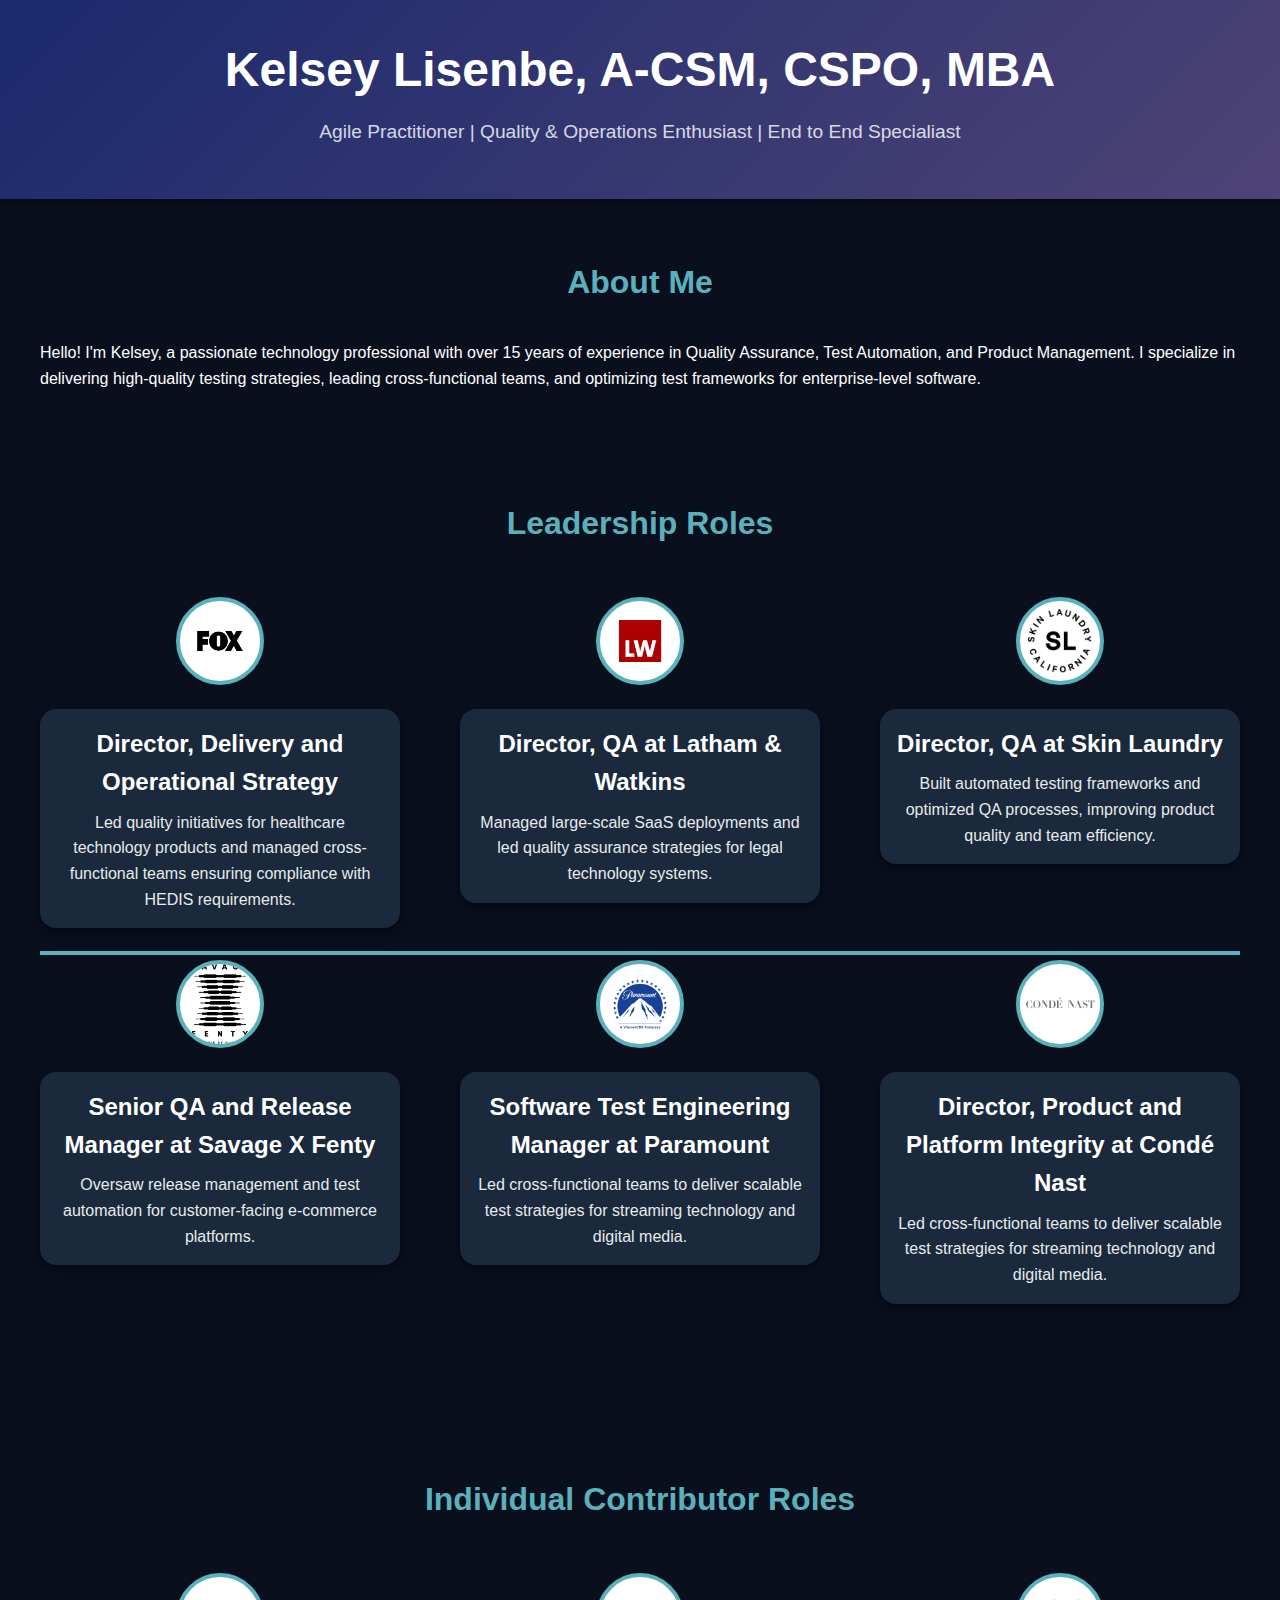
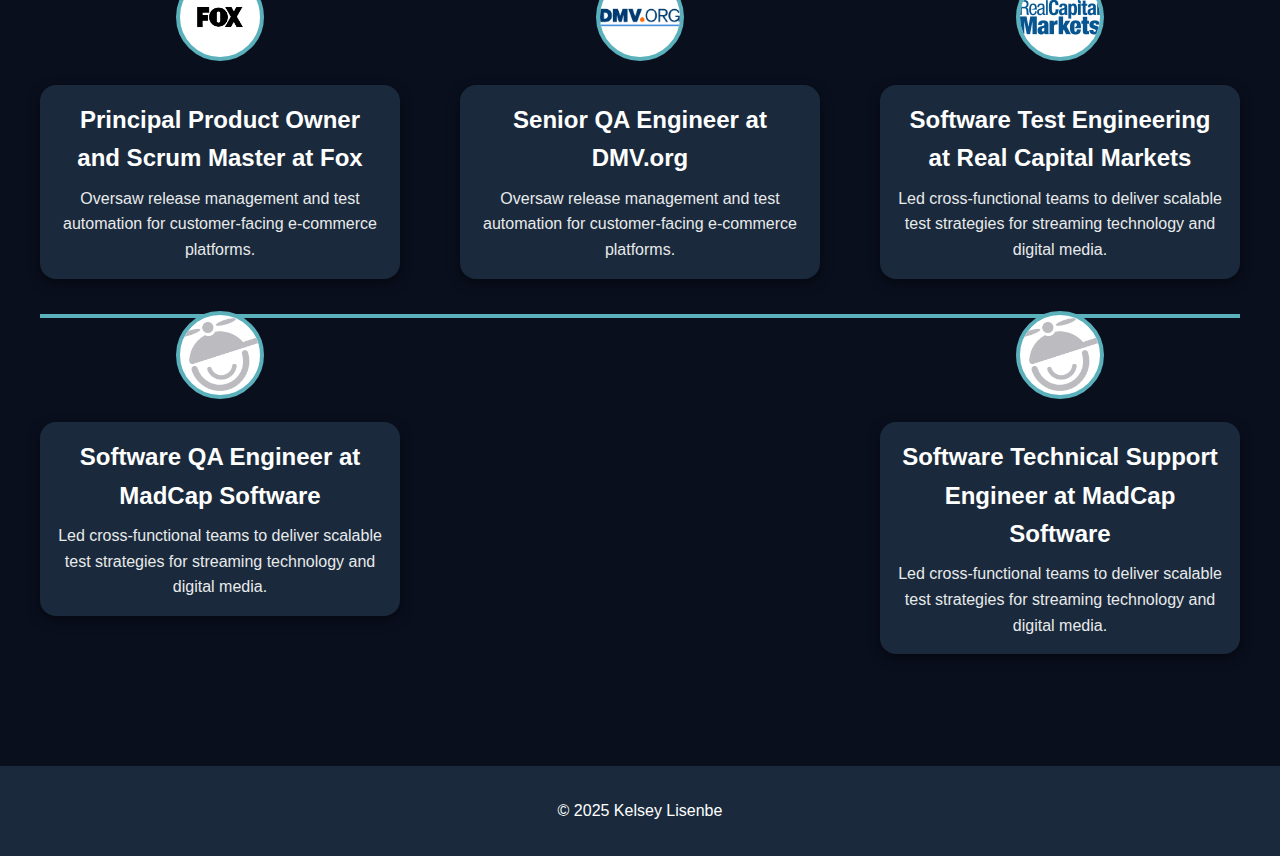
==== index2.html @ 91db09a7 "initial" ====
<!DOCTYPE html>
<html lang="en">
<head>
  <meta charset="UTF-8">
  <meta name="viewport" content="width=device-width, initial-scale=1.0">
  <title>Kelsey Lisenbe's Portfolio</title>
  <link rel="stylesheet" href="css/styles2.css">
</head>
<body>
  <header>
    <h1>Kelsey Lisenbe, A-CSM, CSPO, MBA</h1>
    <p> Agile Practitioner | Quality & Operations Enthusiast | End to End Specialiast</p>
  </header>

  <section id="about">
    <h2>About Me</h2>
    <p>Hello! I'm Kelsey, a passionate technology professional with over 15 years of experience in Quality Assurance, Test Automation, and Product Management. I specialize in delivering high-quality testing strategies, leading cross-functional teams, and optimizing test frameworks for enterprise-level software.</p>
  </section>

  <!-- Leadership Roles Timeline -->
  <section id="timeline-leadership" class="timeline-section">
    <h2>Leadership Roles</h2>
    <div class="timeline">

      <div class="timeline-item">
        <div class="timeline-icon">
          <img src="images/fox.png" alt="Insulet">
        </div>
        <div class="timeline-content">
          <h3>Director, Delivery and Operational Strategy</h3>
          <p>Led quality initiatives for healthcare technology products and managed cross-functional teams ensuring compliance with HEDIS requirements.</p>
        </div>
      </div>

   

      <div class="timeline-item">
        <div class="timeline-icon">
          <img src="images/latham-watkins.png" alt="Latham & Watkins">
        </div>
        <div class="timeline-content">
          <h3>Director, QA at Latham & Watkins</h3>
          <p>Managed large-scale SaaS deployments and led quality assurance strategies for legal technology systems.</p>
        </div>
      </div>

      <div class="timeline-item">
        <div class="timeline-icon">
          <img src="images/sl.png" alt="Skin Laundry">
        </div>
        <div class="timeline-content">
          <h3>Director, QA at Skin Laundry</h3>
          <p>Built automated testing frameworks and optimized QA processes, improving product quality and team efficiency.</p>
        </div>
      </div>

      <div class="timeline-item">
        <div class="timeline-icon">
          <img src="images/sxf.png" alt="Savage X Fenty">
        </div>
        <div class="timeline-content">
          <h3>Senior QA and Release Manager at Savage X Fenty</h3>
          <p>Oversaw release management and test automation for customer-facing e-commerce platforms.</p>
        </div>
      </div>

      <div class="timeline-item">
        <div class="timeline-icon">
          <img src="images/paramount.png" alt="Paramount">
        </div>
        <div class="timeline-content">
          <h3>Software Test Engineering Manager at Paramount</h3>
          <p>Led cross-functional teams to deliver scalable test strategies for streaming technology and digital media.</p>
        </div>
      </div>

      <div class="timeline-item">
        <div class="timeline-icon">
          <img src="images/cn.png" alt="Condé Nast">
        </div>
        <div class="timeline-content">
          <h3>Director, Product and Platform Integrity at Condé Nast</h3>
          <p>Led cross-functional teams to deliver scalable test strategies for streaming technology and digital media.</p>
        </div>
      </div>

    </div>
  </section>

  <!-- Individual Contributor Roles Timeline -->
  <section id="timeline-ic" class="timeline-section">
    <h2>Individual Contributor Roles</h2>
    <div class="timeline">

        <div class="timeline-item">
            <div class="timeline-icon">
              <img src="images/fox.png" alt="fox">
            </div>
            <div class="timeline-content">
              <h3>Principal Product Owner and Scrum Master at Fox</h3>
              <p>Oversaw release management and test automation for customer-facing e-commerce platforms.</p>
            </div>
          </div>


      <div class="timeline-item">
        <div class="timeline-icon">
          <img src="images/dmvorg.gif" alt="dmv.org">
        </div>
        <div class="timeline-content">
          <h3>Senior QA Engineer at DMV.org</h3>
          <p>Oversaw release management and test automation for customer-facing e-commerce platforms.</p>
        </div>
      </div>

      <div class="timeline-item">
        <div class="timeline-icon">
          <img src="images/rcm.png" alt="Real Capital Markets">
        </div>
        <div class="timeline-content">
          <h3>Software Test Engineering at Real Capital Markets</h3>
          <p>Led cross-functional teams to deliver scalable test strategies for streaming technology and digital media.</p>
        </div>
      </div>

      <div class="timeline-item">
        <div class="timeline-icon">
          <img src="images/mc.png" alt="Madcap Software">
        </div>
        <div class="timeline-content">
          <h3>Software QA Engineer at MadCap Software</h3>
          <p>Led cross-functional teams to deliver scalable test strategies for streaming technology and digital media.</p>
        </div>
      </div>
      

      <div class="timeline-item">
        <div class="timeline-icon">
          <img src="images/mc.png" alt="Madcap Software">
        </div>
        <div class="timeline-content">
          <h3>Software Technical Support Engineer at MadCap Software</h3>
          <p>Led cross-functional teams to deliver scalable test strategies for streaming technology and digital media.</p>
        </div>
      </div>

      


    </div>
  </section>

  <footer>
    <p>&copy; 2025 Kelsey Lisenbe</p>
  </footer>
  <script src="scripts.js"></script>
</body>
</html>
---- css/styles2.css ----
body {
    font-family: 'Arial', sans-serif;
    margin: 0;
    padding: 0;
    background: #0A0F1E;
    color: #fff;
    line-height: 1.6;
    overflow-x: hidden;
  }
  
  header {
    text-align: center;
    padding: 2rem 1rem;
    background: linear-gradient(135deg, #1A2A6C, #4E4376);
    box-shadow: 0 4px 8px rgba(0, 0, 0, 0.3);
  }
  
  header h1 {
    font-size: 3rem;
    margin: 0;
  }
  
  header p {
    font-size: 1.2rem;
    margin-top: 0.5rem;
    opacity: 0.8;
  }
  
  section {
    padding: 2rem 1rem;
    max-width: 1200px;
    margin: 0 auto;
  }
  
  h2 {
    text-align: center;
    font-size: 2rem;
    margin-bottom: 2rem;
    color: #5AB1BB;
  }
  
  .timeline-section {
    margin-bottom: 4rem;
  }
  
  .timeline {
    display: flex;
    justify-content: space-between;
    position: relative;
    flex-wrap: wrap;
  }
  
  .timeline::before {
    content: '';
    position: absolute;
    top: 50%;
    left: 0;
    right: 0;
    height: 4px;
    background: #5AB1BB;
    z-index: 1;
  }
  
  .timeline-item {
    position: relative;
    width: 30%;
    margin: 1rem 0;
    text-align: center;
    z-index: 2;
    transition: transform 0.3s ease;
  }
  
  .timeline-item:hover {
    transform: translateY(-10px);
  }
  
  .timeline-icon img {
    width: 80px;
    height: 80px;
    border-radius: 50%;
    border: 4px solid #5AB1BB;
    background: #fff;
    object-fit: contain;
  }
  
  .timeline-content {
    background: #1A2A3C;
    padding: 1rem;
    border-radius: 16px;
    box-shadow: 0 4px 12px rgba(0, 0, 0, 0.5);
    margin-top: 1rem;
  }
  
  .timeline-content h3 {
    margin: 0 0 0.5rem;
    font-size: 1.5rem;
  }
  
  .timeline-content p {
    margin: 0;
    font-size: 1rem;
    opacity: 0.9;
  }
  
  footer {
    text-align: center;
    padding: 1rem 0;
    background: #1A2A3C;
  }
  
  /* Responsive Design */
  @media (max-width: 1024px) {
    .timeline-item {
      width: 45%;
    }
  }
  
  @media (max-width: 768px) {
    .timeline {
      flex-direction: column;
    }
  
    .timeline::before {
      left: 20px;
      right: auto;
      height: 100%;
      width: 4px;
    }
  
    .timeline-item {
      width: 100%;
      padding-left: 50px;
      text-align: left;
    }
  
    .timeline-icon img {
      width: 60px;
      height: 60px;
    }
  }
  
  @media (max-width: 480px) {
    header h1 {
      font-size: 2rem;
    }
  
    header p {
      font-size: 1rem;
    }
  
    .timeline-content h3 {
      font-size: 1.2rem;
    }
  
    .timeline-content p {
      font-size: 0.9rem;
    }
  }
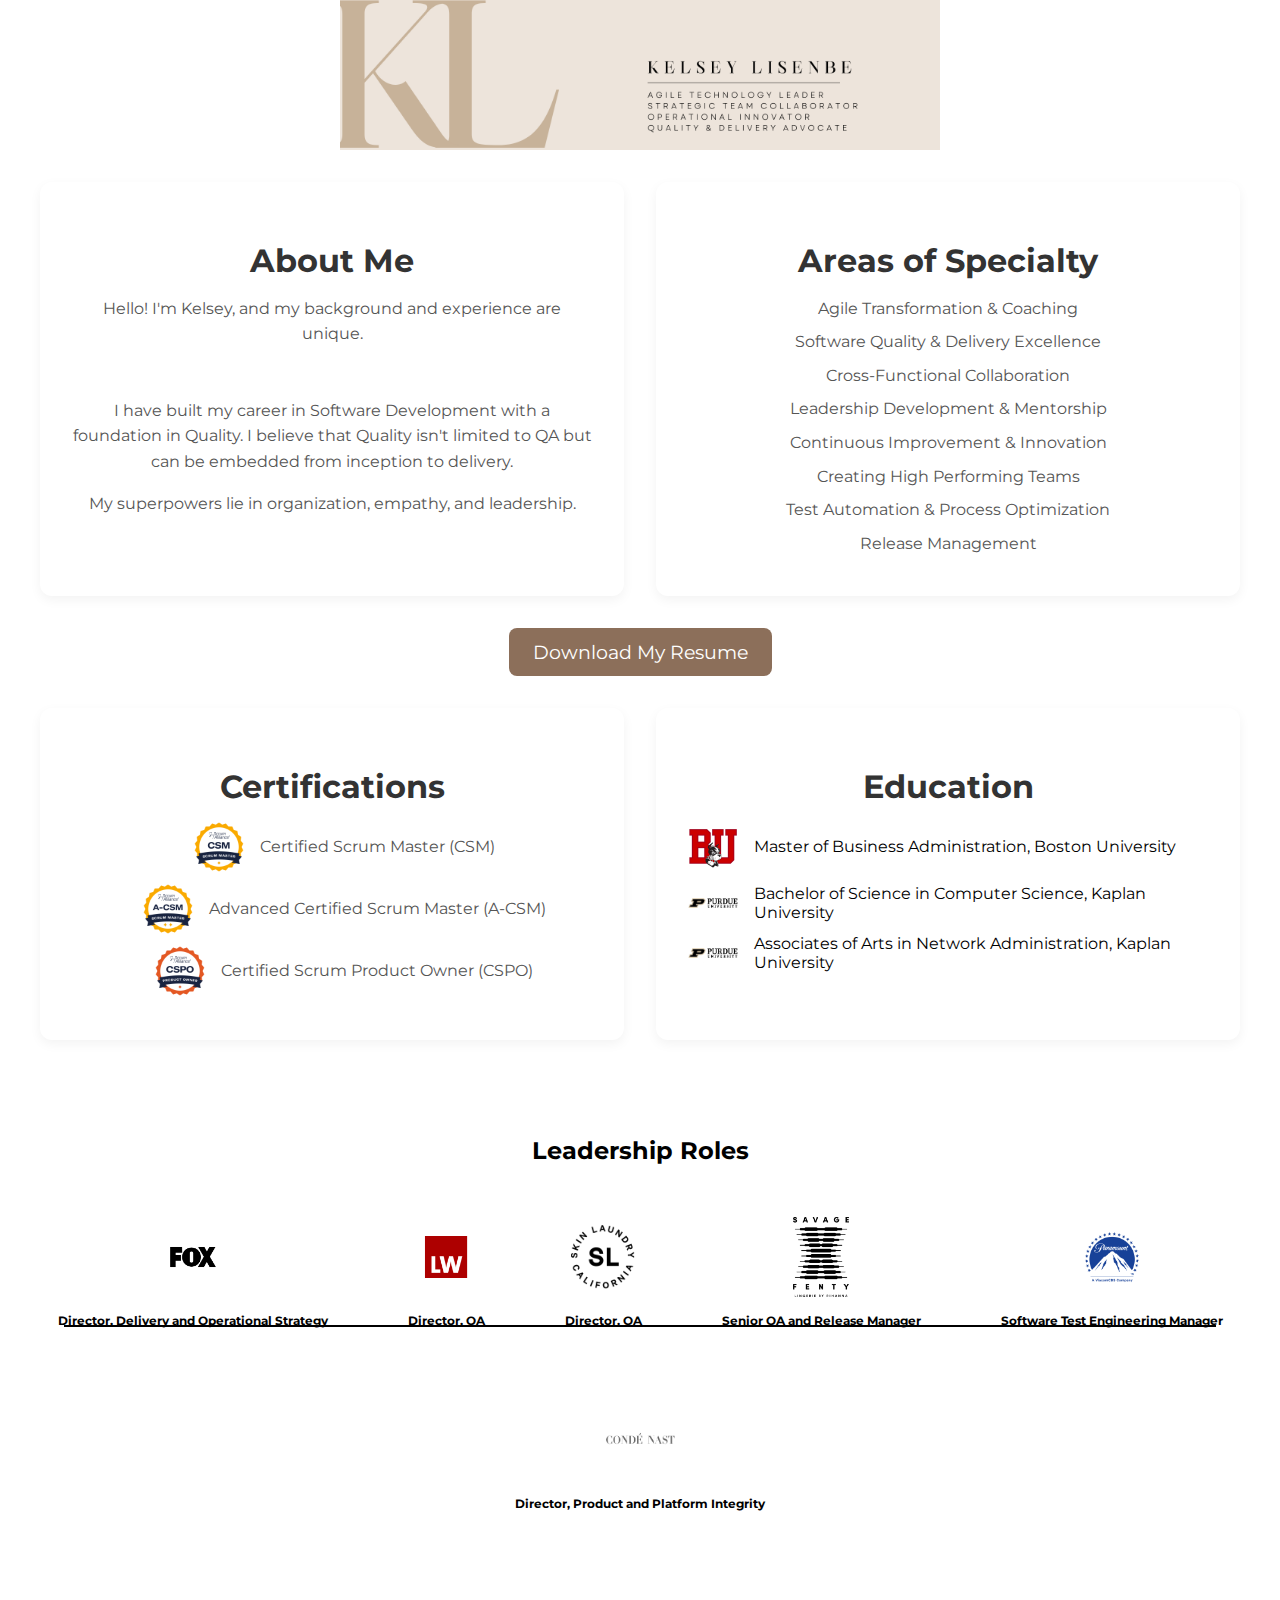
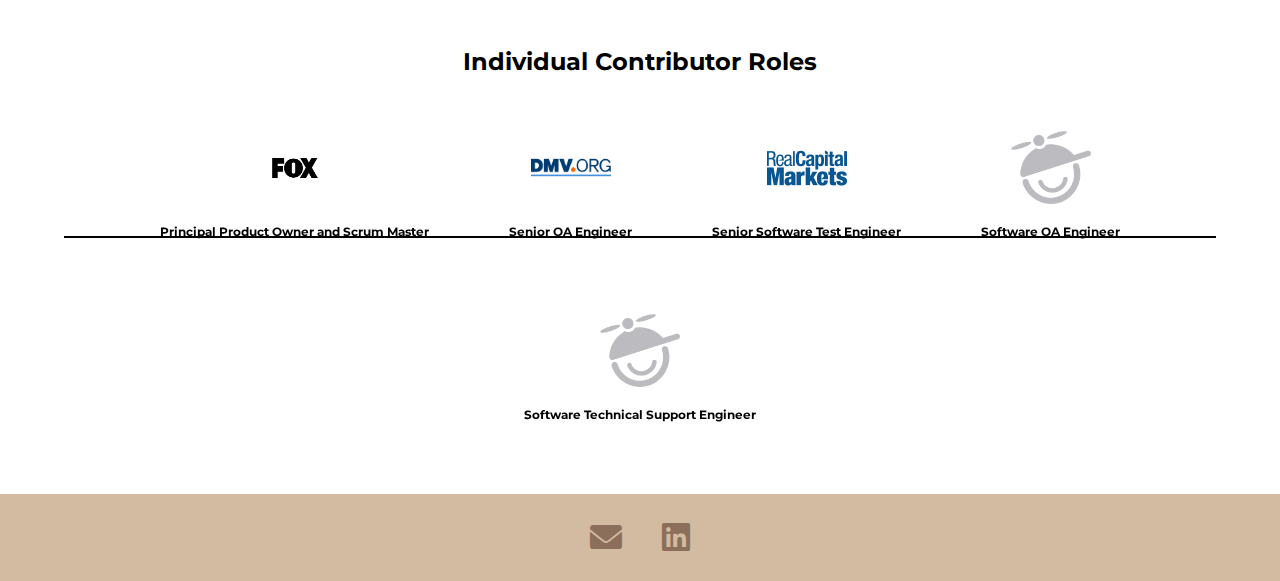
==== commit 39e7e6a8: "revamp" ====
--- a/index2.html
+++ b/index2.html
@@ -4,155 +4,222 @@
   <meta charset="UTF-8">
   <meta name="viewport" content="width=device-width, initial-scale=1.0">
   <title>Kelsey Lisenbe's Portfolio</title>
-  <link rel="stylesheet" href="css/styles2.css">
+  <link rel="stylesheet" href="css/styles.css">
+  <link rel="preconnect" href="https://fonts.googleapis.com">
+  <link rel="apple-touch-icon" sizes="180x180" href="apple-touch-icon.png">
+  <link rel="stylesheet" href="https://cdnjs.cloudflare.com/ajax/libs/font-awesome/6.0.0/css/all.min.css" integrity="sha512-9usAa10IRO0HhonpyAIVpjrylPvoDwiPUiKdWk5t3PyolY1cOd4DSE0Ga+ri4AuTroPR5aQvXU9xC6qOPnzFeg==" crossorigin="anonymous" referrerpolicy="no-referrer" />
+  <link rel="icon" type="image/png" sizes="32x32" href="favicon-32x32.png">
+  <link rel="icon" type="image/png" sizes="16x16" href="favicon-16x16.png">
+  <link rel="manifest" href="site.webmanifest">
+  <link rel="preconnect" href="https://fonts.gstatic.com" crossorigin>
+  <link href="https://fonts.googleapis.com/css2?family=Montserrat:wght@400;600&family=Roboto:wght@400;500&display=swap" rel="stylesheet">
 </head>
 <body>
+
   <header>
-    <h1>Kelsey Lisenbe, A-CSM, CSPO, MBA</h1>
-    <p> Agile Practitioner | Quality & Operations Enthusiast | End to End Specialiast</p>
+    <img src="images/Kelsey Lisenbe (1).png" class="banner" alt="Kelsey Lisenbe Banner">
   </header>
-
-  <section id="about">
-    <h2>About Me</h2>
-    <p>Hello! I'm Kelsey, a passionate technology professional with over 15 years of experience in Quality Assurance, Test Automation, and Product Management. I specialize in delivering high-quality testing strategies, leading cross-functional teams, and optimizing test frameworks for enterprise-level software.</p>
+  <section id="about-specialty-container">
+    <div id="about">
+      <h2>About Me</h2>
+      <p>
+        Hello! I'm Kelsey, and my background and experience are unique.
+      </p> </br>
+        <p>I have built my career in Software Development with a foundation in Quality. I believe that Quality isn't limited to QA but can be embedded from inception to delivery.
+        </p>
+        <p>
+        My superpowers lie in organization, empathy, and leadership.      </p>
+    </div>
+    <div id="specialty">
+      <h2>Areas of Specialty</h2>
+      <ul>
+       <li> Agile Transformation & Coaching</li>
+       <li>Software Quality & Delivery Excellence</li>
+       <li>Cross-Functional Collaboration</li>
+       <li>Leadership Development & Mentorship</li>
+       <li>Continuous Improvement & Innovation</li>
+       <li>Creating High Performing Teams
+        <li>Test Automation &amp; Process Optimization</li>
+        <li>Release Management</li>
+      </ul>
+    </div>
   </section>
-
-  <!-- Leadership Roles Timeline -->
-  <section id="timeline-leadership" class="timeline-section">
+  <div class="resume-container" style="text-align: center; margin-top: 2rem;">
+    <a href="your-resume.pdf" class="resume-button" download style="
+      display: inline-block;
+      padding: 0.75rem 1.5rem;
+      font-size: 1.2rem;
+      color: #ffffff;
+      background: #8C6F5A;
+      text-decoration: none;
+      border-radius: 8px;
+      transition: background 0.3s ease;
+    ">Download My Resume</a>
+  </div>
+  
+  <section id="certifications-education-container">
+    <div id="certifications">
+      <h2>Certifications</h2>
+      <ul class="certifications-list">
+        <li>
+          <img src="images/sa-csm-600.webp" alt="Certified Scrum Master (CSM) Badge" class="cert-badge">
+          Certified Scrum Master (CSM)
+        </li>
+        <li>
+          <img src="images/sa-adv_csm-600.webp" alt="Accredited Certified Scrum Master (ACSM) Badge" class="cert-badge">
+          Advanced Certified Scrum Master (A-CSM)
+        </li>
+        <li>
+          <img src="images/sa-cspo-600.webp" alt="Certified Scrum Product Owner (CSPO) Badge" class="cert-badge">
+          Certified Scrum Product Owner (CSPO)
+        </li>
+      </ul>
+    </div>
+    
+
+    
+    <div id="education">
+      <h2>Education</h2>
+      <ul>
+        <li>
+          <img src="images/Boston-U.png" alt="Boston University Logo" class="edu-logo">
+          <span>Master of Business Administration, Boston University</span>
+        </li>
+        <li>
+          <img src="images/purdue.png" alt="Kaplan University Logo" class="edu-logo">
+          <span>Bachelor of Science in Computer Science, Kaplan University</span>
+        </li>
+        <li>
+          <img src="images/purdue.png" alt="Kaplan University Logo" class="edu-logo">
+          <span>Associates of Arts in Network Administration, Kaplan University</span>
+        </li>
+      </ul>
+    </div>
+    </section>
+  <!-- Horizontal Leadership Roles Timeline -->
+  <section id="horizontal-timeline" class="timeline-section">
     <h2>Leadership Roles</h2>
-    <div class="timeline">
-
-      <div class="timeline-item">
-        <div class="timeline-icon">
+    <div class="timeline-wrapper">
+      <div class="timeline-line"></div>
+      <div class="horizontal-timeline-container">
+        
+        <div class="timeline-item">
           <img src="images/fox.png" alt="Insulet">
-        </div>
-        <div class="timeline-content">
           <h3>Director, Delivery and Operational Strategy</h3>
-          <p>Led quality initiatives for healthcare technology products and managed cross-functional teams ensuring compliance with HEDIS requirements.</p>
-        </div>
+          <div class="timeline-details">
+            <p>Led quality initiatives for healthcare technology products and managed cross-functional teams ensuring compliance with HEDIS requirements.</p>
+            <p><strong>Skills:</strong> Quality Management, Compliance, Cross-Functional Leadership</p>
+          </div>
+        </div>
+
+        <div class="timeline-item">
+          <img src="images/latham-watkins.png" alt="Latham & Watkins">
+          <h3>Director, QA</h3>
+          <div class="timeline-details">
+            <p>Managed large-scale SaaS deployments and led quality assurance strategies for legal technology systems.</p>
+            <p><strong>Skills:</strong> SaaS, QA Strategies, Project Management</p>
+          </div>
+        </div>
+
+        <div class="timeline-item">
+          <img src="images/sl.png" alt="Skin Laundry">
+          <h3>Director, QA</h3>
+          <div class="timeline-details">
+            <p>Built automated testing frameworks and optimized QA processes, improving product quality and team efficiency.</p>
+            <p><strong>Skills:</strong> Test Automation, Process Optimization, Quality Assurance</p>
+          </div>
+        </div>
+
+        <div class="timeline-item">
+          <img src="images/sxf.png" alt="Savage X Fenty">
+          <h3>Senior QA and Release Manager</h3>
+          <div class="timeline-details">
+            <p>Oversaw release management and test automation for customer-facing e-commerce platforms.</p>
+            <p><strong>Skills:</strong> Release Management, Test Automation, E-commerce</p>
+          </div>
+        </div>
+
+        <div class="timeline-item">
+          <img src="images/paramount.png" alt="Paramount">
+          <h3>Software Test Engineering Manager</h3>
+          <div class="timeline-details">
+            <p>Led cross-functional teams to deliver scalable test strategies for streaming technology and digital media.</p>
+            <p><strong>Skills:</strong> Test Strategy, Streaming Technology, Cross-Functional Collaboration</p>
+          </div>
+        </div>
+
+        <div class="timeline-item">
+          <img src="images/cn.png" alt="Condé Nast">
+          <h3>Director, Product and Platform Integrity</h3>
+          <div class="timeline-details">
+            <p>Led cross-functional teams to deliver scalable test strategies for streaming technology and digital media.</p>
+            <p><strong>Skills:</strong> Platform Integrity, Media Technology, Quality Engineering</p>
+          </div>
+        </div>
+
       </div>
-
-   
-
-      <div class="timeline-item">
-        <div class="timeline-icon">
-          <img src="images/latham-watkins.png" alt="Latham & Watkins">
-        </div>
-        <div class="timeline-content">
-          <h3>Director, QA at Latham & Watkins</h3>
-          <p>Managed large-scale SaaS deployments and led quality assurance strategies for legal technology systems.</p>
+    </div>
+  </section>
+   <section id="horizontal-timeline" class="timeline-section">
+    <h2>Individual Contributor Roles</h2>
+    <div class="timeline-wrapper">
+      <div class="timeline-line"></div>
+      <div class="horizontal-timeline-container">
+        <div class="timeline-item">
+          <img src="images/fox.png" alt="Fox">
+          <h3>Principal Product Owner and Scrum Master</h3>
+          <div class="timeline-details">
+            <p>Oversaw release management and test automation for customer-facing e-commerce platforms.</p>
+            <p><strong>Skills:</strong> Product Ownership, Scrum, Agile Methodologies</p>
+          </div>
+        </div>
+        <div class="timeline-item">
+          <img src="images/dmvorg.gif" alt="DMV.org">
+          <h3>Senior QA Engineer</h3>
+          <div class="timeline-details">
+            <p>Oversaw release management and test automation for customer-facing e-commerce platforms.</p>
+            <p><strong>Skills:</strong> Quality Assurance, Process Optimization</p>
+          </div>
+        </div>
+        <div class="timeline-item">
+          <img src="images/rcm.png" alt="Real Capital Markets">
+          <h3>Senior Software Test Engineer</h3>
+          <div class="timeline-details">
+            <p>Led cross-functional teams to deliver scalable test strategies for streaming technology and digital media.</p>
+            <p><strong>Skills:</strong> Test Strategy, Streaming Technology</p>
+          </div>
+        </div>
+        <div class="timeline-item">
+          <img src="images/mc.png" alt="MadCap Software">
+          <h3>Software QA Engineer</h3>
+          <div class="timeline-details">
+            <p>Optimized testing processes and maintained high product quality through automation.</p>
+            <p><strong>Skills:</strong> Test Automation, Quality Assurance</p>
+          </div>
+        </div>
+        <div class="timeline-item">
+          <img src="images/mc.png" alt="MadCap Software">
+          <h3>Software Technical Support Engineer</h3>
+          <div class="timeline-details">
+            <p>Provided technical support and ensured seamless software operation for clients.</p>
+            <p><strong>Skills:</strong> Technical Support, Troubleshooting</p>
+          </div>
         </div>
       </div>
-
-      <div class="timeline-item">
-        <div class="timeline-icon">
-          <img src="images/sl.png" alt="Skin Laundry">
-        </div>
-        <div class="timeline-content">
-          <h3>Director, QA at Skin Laundry</h3>
-          <p>Built automated testing frameworks and optimized QA processes, improving product quality and team efficiency.</p>
-        </div>
-      </div>
-
-      <div class="timeline-item">
-        <div class="timeline-icon">
-          <img src="images/sxf.png" alt="Savage X Fenty">
-        </div>
-        <div class="timeline-content">
-          <h3>Senior QA and Release Manager at Savage X Fenty</h3>
-          <p>Oversaw release management and test automation for customer-facing e-commerce platforms.</p>
-        </div>
-      </div>
-
-      <div class="timeline-item">
-        <div class="timeline-icon">
-          <img src="images/paramount.png" alt="Paramount">
-        </div>
-        <div class="timeline-content">
-          <h3>Software Test Engineering Manager at Paramount</h3>
-          <p>Led cross-functional teams to deliver scalable test strategies for streaming technology and digital media.</p>
-        </div>
-      </div>
-
-      <div class="timeline-item">
-        <div class="timeline-icon">
-          <img src="images/cn.png" alt="Condé Nast">
-        </div>
-        <div class="timeline-content">
-          <h3>Director, Product and Platform Integrity at Condé Nast</h3>
-          <p>Led cross-functional teams to deliver scalable test strategies for streaming technology and digital media.</p>
-        </div>
-      </div>
-
     </div>
   </section>
-
-  <!-- Individual Contributor Roles Timeline -->
-  <section id="timeline-ic" class="timeline-section">
-    <h2>Individual Contributor Roles</h2>
-    <div class="timeline">
-
-        <div class="timeline-item">
-            <div class="timeline-icon">
-              <img src="images/fox.png" alt="fox">
-            </div>
-            <div class="timeline-content">
-              <h3>Principal Product Owner and Scrum Master at Fox</h3>
-              <p>Oversaw release management and test automation for customer-facing e-commerce platforms.</p>
-            </div>
-          </div>
-
-
-      <div class="timeline-item">
-        <div class="timeline-icon">
-          <img src="images/dmvorg.gif" alt="dmv.org">
-        </div>
-        <div class="timeline-content">
-          <h3>Senior QA Engineer at DMV.org</h3>
-          <p>Oversaw release management and test automation for customer-facing e-commerce platforms.</p>
-        </div>
-      </div>
-
-      <div class="timeline-item">
-        <div class="timeline-icon">
-          <img src="images/rcm.png" alt="Real Capital Markets">
-        </div>
-        <div class="timeline-content">
-          <h3>Software Test Engineering at Real Capital Markets</h3>
-          <p>Led cross-functional teams to deliver scalable test strategies for streaming technology and digital media.</p>
-        </div>
-      </div>
-
-      <div class="timeline-item">
-        <div class="timeline-icon">
-          <img src="images/mc.png" alt="Madcap Software">
-        </div>
-        <div class="timeline-content">
-          <h3>Software QA Engineer at MadCap Software</h3>
-          <p>Led cross-functional teams to deliver scalable test strategies for streaming technology and digital media.</p>
-        </div>
-      </div>
-      
-
-      <div class="timeline-item">
-        <div class="timeline-icon">
-          <img src="images/mc.png" alt="Madcap Software">
-        </div>
-        <div class="timeline-content">
-          <h3>Software Technical Support Engineer at MadCap Software</h3>
-          <p>Led cross-functional teams to deliver scalable test strategies for streaming technology and digital media.</p>
-        </div>
-      </div>
-
-      
-
-
-    </div>
-  </section>
-
+    
   <footer>
-    <p>&copy; 2025 Kelsey Lisenbe</p>
+    <p>
+        <a href="mailto:kblisenbe@gmail.com" title="Email Me">
+            <i class="fa	 fa-envelope"></i>
+        </a>
+        <a href="https://www.linkedin.com/in/kelseylisenbe" title="LinkedIn">
+            <i class="fab fa-linkedin"></i>
+        </a>
+    </p>
   </footer>
-  <script src="scripts.js"></script>
+    
+
 </body>
 </html>
--- a/css/styles.css
+++ b/css/styles.css
@@ -0,0 +1,502 @@
+/* =======================================================
+   Global Reset & Base Styles
+========================================================== */
+body {
+    font-family: 'Montserrat', sans-serif;
+    margin: 0;
+    padding: 0;
+    box-sizing: border-box;
+}
+
+/* =======================================================
+   Header & Banner
+========================================================== */
+header {
+    text-align: center;
+    margin-bottom: 2rem;
+}
+.banner {
+    display: block;
+    margin: 0 auto;
+    width: 100%;
+    height: auto;
+    max-width: 600px;      /* Limit banner width on larger screens */
+}
+
+#certifications h2,
+#education h2 {
+  text-align: center;
+  font-size: 2rem;
+  margin-bottom: 1rem;
+  color: #333;
+}
+
+@media (max-width: 767px) {
+    .banner {
+        max-width: 90%;    /* Slightly narrower on mobile */
+    }
+}
+
+/* =======================================================
+   Timeline Section (Shared by Leadership & IC)
+========================================================== */
+.timeline-section {
+    clear: both;
+    margin: 6rem 0 2rem;  /* Adjust top margin as needed */
+    text-align: center;
+}
+.timeline-wrapper {
+    position: relative;
+    padding: 2rem 0;
+    min-height: 200px; /* Ensures enough space for the timeline line */
+}
+.timeline-line {
+    position: absolute;
+    top: 140px;        /* Adjusted to appear below the timeline icons */
+    left: 5%;
+    right: 5%;
+    height: 2px;
+    background: #000;
+    z-index: 1;
+}
+.horizontal-timeline-container {
+    display: flex;
+    justify-content: center;
+    gap: 4rem;
+    position: relative;
+    z-index: 2;
+    flex-wrap: wrap;
+}
+.timeline-item {
+    display: flex;
+    flex-direction: column;
+    align-items: center;
+    position: relative;
+    cursor: pointer;
+}
+.timeline-item img {
+    width: 80px;
+    height: 80px;
+    object-fit: contain;
+    margin-bottom: 0.5rem;
+}
+.timeline-item h3 {
+    font-size: 0.75rem;
+    margin: 0.5rem 0;
+    text-align: center;
+    padding: 0 0.5rem;
+    word-wrap: break-word;
+}
+
+.timeline-item img {
+    transition: transform 0.5s ease; /* Smooth transition for the image */
+}
+
+.timeline-item:hover img {
+    transform: translateY(-5px); /* Raise the logo by 5px */
+}
+
+/* Updated Hover Effect for Centered Modal Details */
+.timeline-details {
+    position: fixed;
+    top: 50%;
+    left: 50%;
+    transform: translate(-50%, -50%) scale(0.9);
+    width: 600px;
+    max-width: 90%;
+    padding: 2.5rem;
+    background: #fff !important;  /* Force white background */
+    border: 2px solid #333;
+    box-shadow: 0 8px 24px rgba(0, 0, 0, 0.15);
+    border-radius: 12px;
+    z-index: 1001;
+    opacity: 0;
+    pointer-events: none;
+    transition: all 0.5s ease;
+    font-size: 1.1rem;
+    line-height: 1.8;
+    color: #000;
+}
+
+
+.timeline-item:hover .timeline-details {
+    opacity: 1;
+    pointer-events: auto;
+    transform: translate(-50%, -50%) scale(1);
+}
+/* Responsive Timeline */
+@media (max-width: 1024px) {
+    .timeline-line {
+        left: 2%;
+        right: 2%;
+    }
+    .horizontal-timeline-container {
+        gap: 2rem;
+    }
+    .timeline-item img {
+        width: 60px;
+        height: 60px;
+    }
+    .timeline-details {
+        width: 300px;
+        padding: 1.5rem;
+    }
+}
+@media (max-width: 768px) {
+
+    @media (max-width: 768px) {
+  /* Create a vertical line on the left side of the timeline */
+  .timeline-wrapper {
+    position: relative;
+  }
+  .timeline-wrapper::before {
+    content: "";
+    position: absolute;
+    left: 40px; /* Adjust this value as needed */
+    top: 0;
+    bottom: 0;
+    width: 2px;
+    background: #000;
+    z-index: 0;
+  }
+  
+  /* Re-arrange timeline items for a vertical layout */
+  .horizontal-timeline-container {
+    flex-direction: column;
+    align-items: flex-start;
+    gap: 1.5rem;
+    padding-left: 60px;  /* Ensure there's space for the vertical line and marker */
+  }
+  
+  .timeline-item {
+    flex-direction: row;   /* Icon on left, text on right */
+    align-items: center;
+    width: 100%;
+    padding: 0.5rem 1rem;
+    box-shadow: none;      /* Optional: remove shadow on mobile */
+    position: relative;
+    z-index: 1;
+    margin-bottom: 1.5rem;
+  }
+  
+  
+  
+  /* Adjust the timeline item logo (icon) */
+  .timeline-item img {
+    width: 50px;
+    height: 50px;
+    margin-right: 1rem;
+    margin-bottom: 0;
+    z-index: 3;
+  }
+  
+  /* Adjust the text */
+  .timeline-item h3 {
+    font-size: 1rem;
+    text-align: left;
+    margin: 0;
+    z-index: 3;
+  }
+  
+  /* Optional: Adjust modal details for mobile vertical timeline if needed */
+  .timeline-details {
+    width: 90%;
+    padding: 1rem;
+  }
+}
+
+    .timeline-line {
+        display: none;
+    }
+    .timeline-item img {
+        width: 50px;
+        height: 50px;
+    }
+    .timeline-details {
+        width: 90%;
+        padding: 1rem;
+    }
+}
+
+/* =======================================================
+   About Me & Specialty Areas Section
+========================================================== */
+#about-specialty-container {
+    display: flex;
+    gap: 2rem;
+    max-width: 1200px;
+    margin: 2rem auto;
+    padding: 0 1rem;
+}
+#about, #specialty {
+    flex: 1;
+    background: #ffffff;
+    border-radius: 12px;
+    padding: 2rem;
+    box-shadow: 0 4px 12px rgba(0,0,0,0.05);
+    transition: transform 0.3s ease, box-shadow 0.3s ease;
+    text-align: center;
+}
+#about:hover, #specialty:hover {
+    transform: translateY(-4px);
+    box-shadow: 0 8px 20px rgba(0,0,0,0.1);
+}
+#about h2, #specialty h2 {
+    font-size: 2rem;
+    margin-bottom: 1rem;
+    color: #333;
+}
+#about p, #specialty ul {
+    font-size: 1rem;
+    line-height: 1.6;
+    color: #555;
+}
+#specialty ul {
+    list-style: none;
+    padding: 0;
+    margin: 0;
+}
+#specialty li {
+    margin: 0.5rem 0;
+}
+@media (max-width: 768px) {
+    #about-specialty-container {
+        flex-direction: column;
+    }
+}
+
+/* =======================================================
+   Certifications & Education Section
+========================================================== */
+#certifications-education-container {
+    display: flex;
+    gap: 2rem;
+    max-width: 1200px;
+    margin: 2rem auto;
+    padding: 0 1rem;
+}
+#certifications, #education {
+    flex: 1;
+    background: #ffffff;
+    border-radius: 12px;
+    padding: 2rem;
+    box-shadow: 0 4px 12px rgba(0,0,0,0.05);
+    transition: transform 0.3s ease, box-shadow 0.3s ease;
+}
+#certifications:hover, #education:hover {
+    transform: translateY(-4px);
+    box-shadow: 0 8px 20px rgba(0,0,0,0.1);
+}
+#certifications h2, #education h2 {
+    font-size: 2rem;
+    margin-bottom: 1rem;
+    color: #333;
+}
+#certifications ul, #education ul {
+    list-style: none;
+    padding: 0;
+    margin: 0;
+}
+#certifications li {
+    font-size: 1rem;
+    line-height: 1.6;
+    color: #555;
+    margin-bottom: 0.75rem;
+    padding-left: 1.5rem;
+}
+
+/* Badge List within Certifications (if used) */
+.certifications-list {
+    list-style: none;
+    padding: 0;
+    margin: 0;
+}
+.certifications-list li {
+    font-size: 1rem;
+    line-height: 1.6;
+    color: #555;
+    margin-bottom: 1rem;
+    display: flex;
+    align-items: center;
+    justify-content: center;
+}
+.cert-badge {
+    width: 50px;
+    height: auto;
+    margin-right: 1rem;
+}
+
+/* Education List Items with Left-Aligned Images */
+#education li {
+    display: flex;
+    align-items: center;
+    margin-bottom: 0.75rem;
+}
+.edu-logo {
+    width: 50px;
+    height: auto;
+    margin-right: 1rem;
+}
+@media (max-width: 768px) {
+    #certifications-education-container {
+        flex-direction: column;
+    }
+}
+
+/* =======================================================
+   Individual Contributor Timeline (ID: timeline-ic)
+========================================================== */
+  /* Optionally, add extra bottom padding to the container to create more space */
+  #timeline-ic .horizontal-timeline-container {
+    padding-bottom: 2rem;
+  }
+  
+
+#timeline-ic .timeline {
+    display: flex;
+    justify-content: center;
+    gap: 2rem;
+    flex-wrap: wrap;
+    margin-top: 2rem;
+    top: 200px; 
+}
+#timeline-ic .timeline-item {
+    display: flex;
+    flex-direction: column;
+    align-items: center;
+    width: 220px;  /* Adjust as needed */
+    text-align: center;
+    padding: 1rem;
+    transition: transform 0.3s ease;
+}
+#timeline-ic .timeline-item:hover {
+    transform: translateY(-4px);
+}
+#timeline-ic .timeline-icon img {
+    width: 80px;
+    height: 80px;
+    object-fit: contain;
+    margin-bottom: 0.5rem;
+}
+#timeline-ic .timeline-content h3 {
+    font-size: 0.9rem;
+    margin: 0.5rem 0;
+    color: #333;
+}
+#timeline-ic .timeline-content p {
+    font-size: 0.8rem;
+    margin: 0;
+    color: #555;
+}
+@media (max-width: 768px) {
+    #timeline-ic .timeline {
+        flex-direction: column;
+        align-items: center;
+        gap: 1.5rem;
+    }
+    #timeline-ic .timeline-item {
+        width: 90%;
+        flex-direction: row;
+        align-items: center;
+        text-align: left;
+    }
+    #timeline-ic .timeline-icon img {
+        width: 50px;
+        height: 50px;
+        margin-right: 1rem;
+        margin-bottom: 0;
+    }
+    #timeline-ic .timeline-content h3 {
+        font-size: 1rem;
+        margin: 0;
+    }
+    #timeline-ic .timeline-content p {
+        font-size: 0.9rem;
+    }
+}
+
+footer {
+    background-color: #D2BBA0;
+    padding: 1.5rem 0;
+    text-align: center;
+  }
+  
+  footer p {
+    margin: 0;
+  }
+  
+  footer a {
+    color: #8C6F5A;
+    font-size: 2rem;
+    margin: 0 1rem;
+    text-decoration: none;
+    transition: color 0.3s ease, transform 0.3s ease;
+  }
+  
+  footer a:hover {
+    color: #A8907D;
+    transform: translateY(-2px);
+  }
+  
+
+  @media (max-width: 768px) {
+    /* Create a vertical line on the left side of the timeline */
+    .timeline-wrapper {
+      position: relative;
+    }
+    .timeline-wrapper::before {
+      content: "";
+      position: absolute;
+      left: 40px; /* Adjust this value as needed */
+      top: 0;
+      bottom: 0;
+      width: 2px;
+      background: #000;
+      z-index: 0;
+    }
+    
+    /* Re-arrange timeline items for a vertical layout */
+    .horizontal-timeline-container {
+      flex-direction: column;
+      align-items: flex-start;
+      gap: 1.5rem;
+      padding-left: 60px;  /* Ensure there's space for the vertical line and marker */
+    }
+    
+    .timeline-item {
+      flex-direction: row;   /* Icon on left, text on right */
+      align-items: center;
+      width: 100%;
+      padding: 0.5rem 1rem;
+      box-shadow: none;      /* Optional: remove shadow on mobile */
+      position: relative;
+      z-index: 1;
+      margin-bottom: 1.5rem;
+    }
+    
+  
+    
+    /* Adjust the timeline item logo (icon) */
+    .timeline-item img {
+      width: 50px;
+      height: 50px;
+      margin-right: 1rem;
+      margin-bottom: 0;
+      z-index: 3;
+    }
+    
+    /* Adjust the text */
+    .timeline-item h3 {
+      font-size: 1rem;
+      text-align: left;
+      margin: 0;
+      z-index: 3;
+    }
+    
+    /* Optional: Adjust modal details for mobile vertical timeline if needed */
+    .timeline-details {
+      width: 90%;
+      padding: 1rem;
+    }
+  }
+  